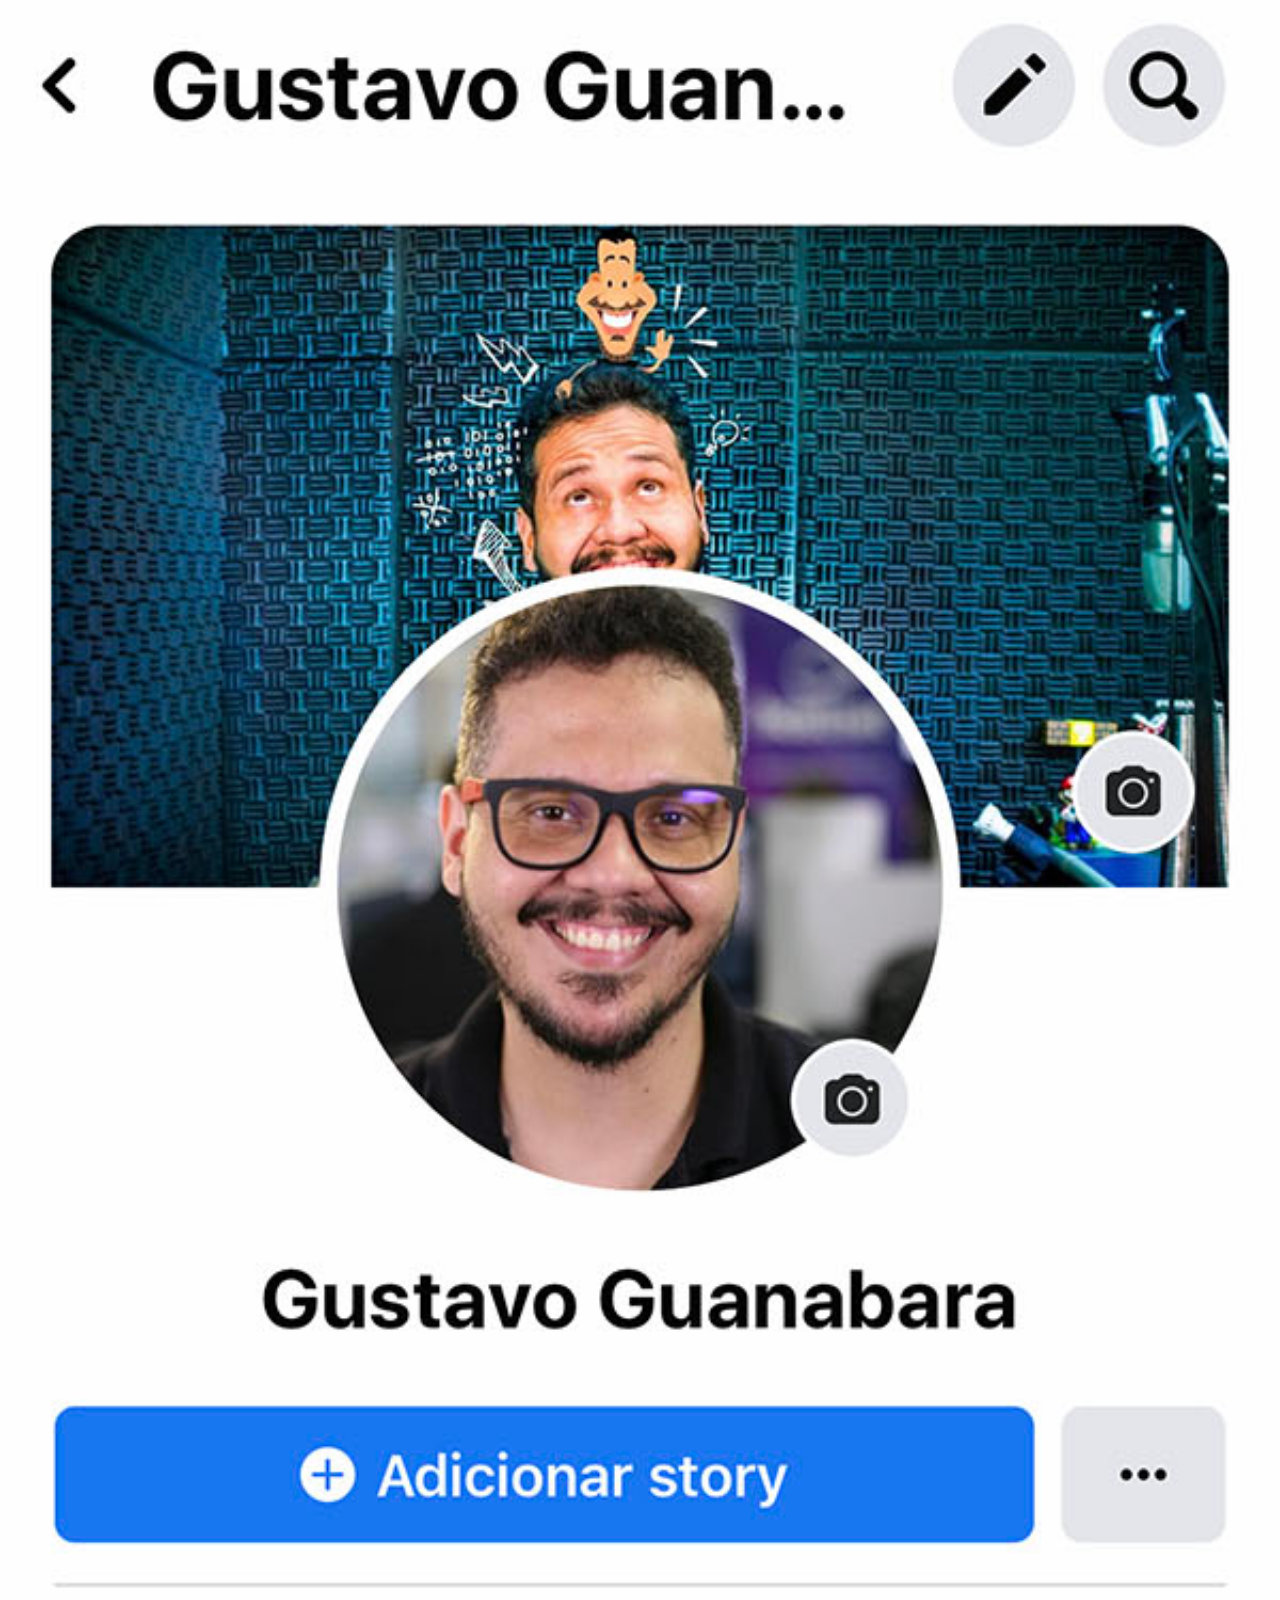
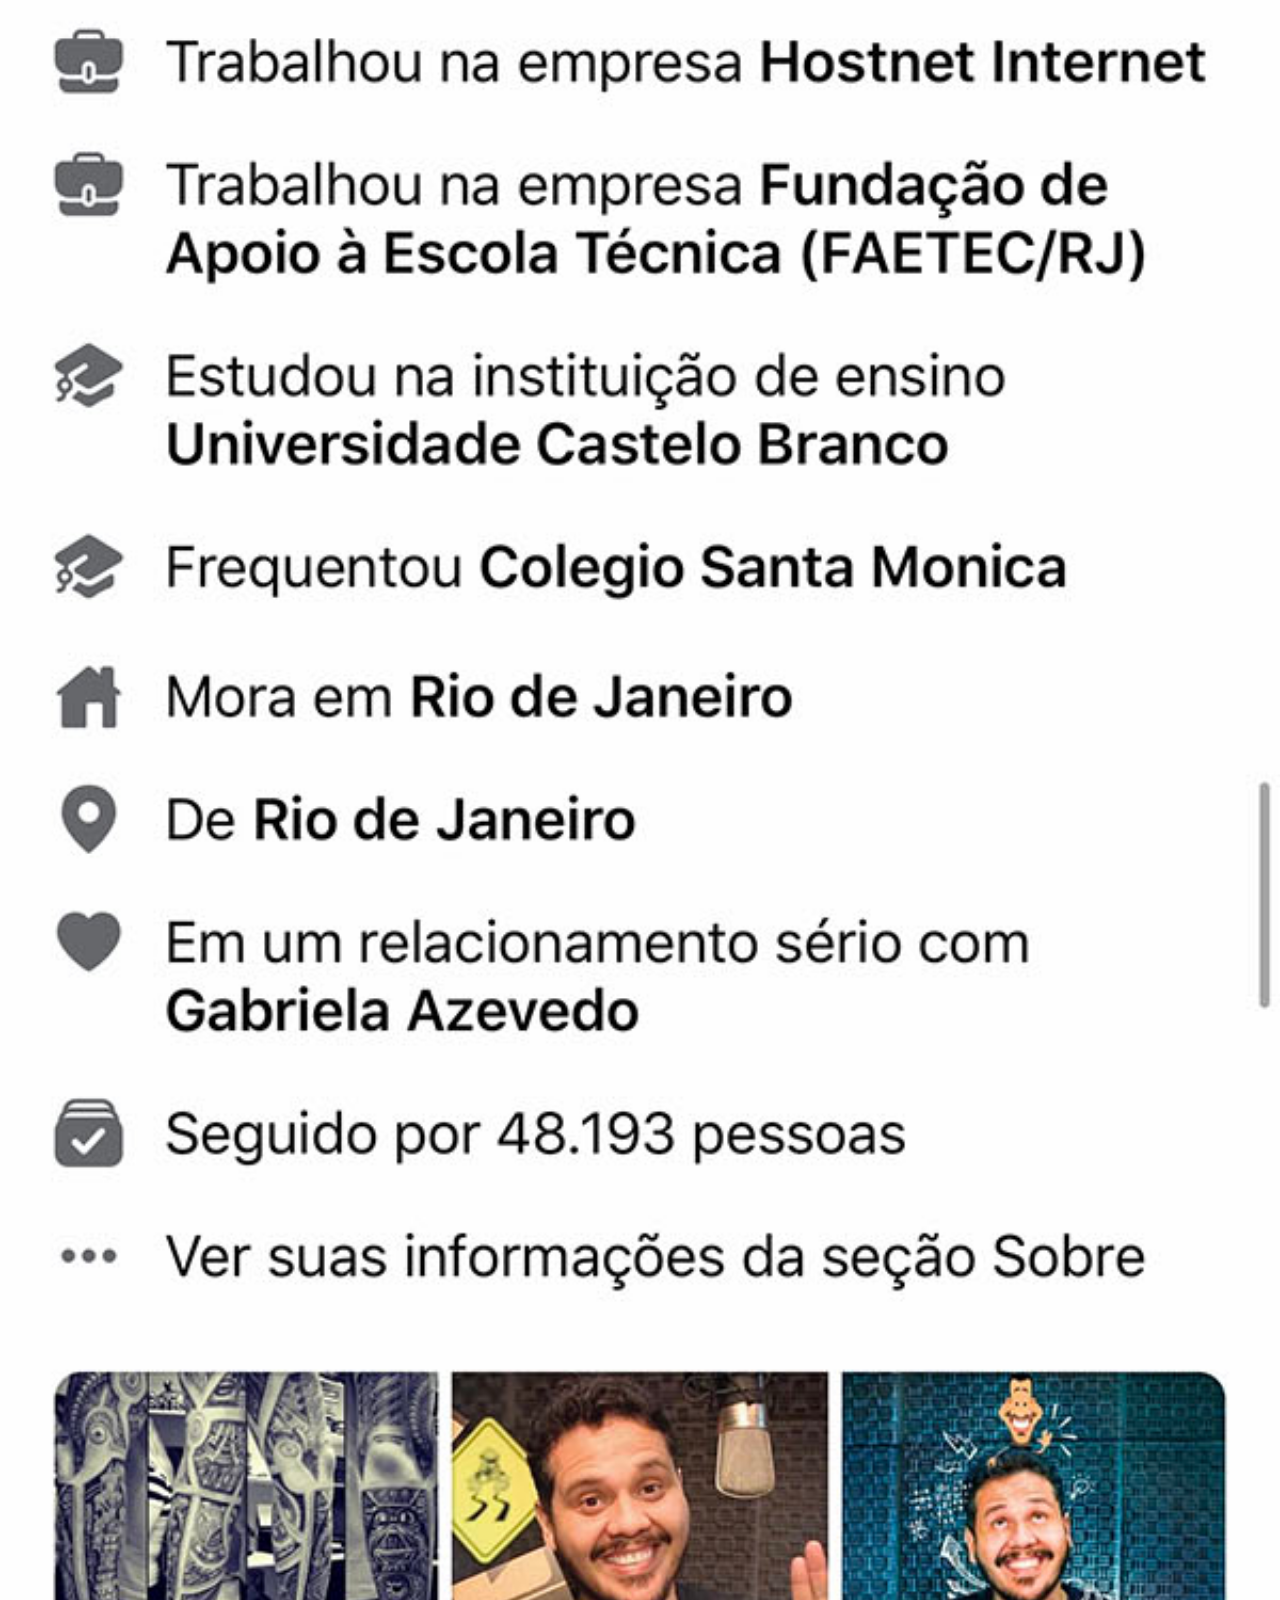
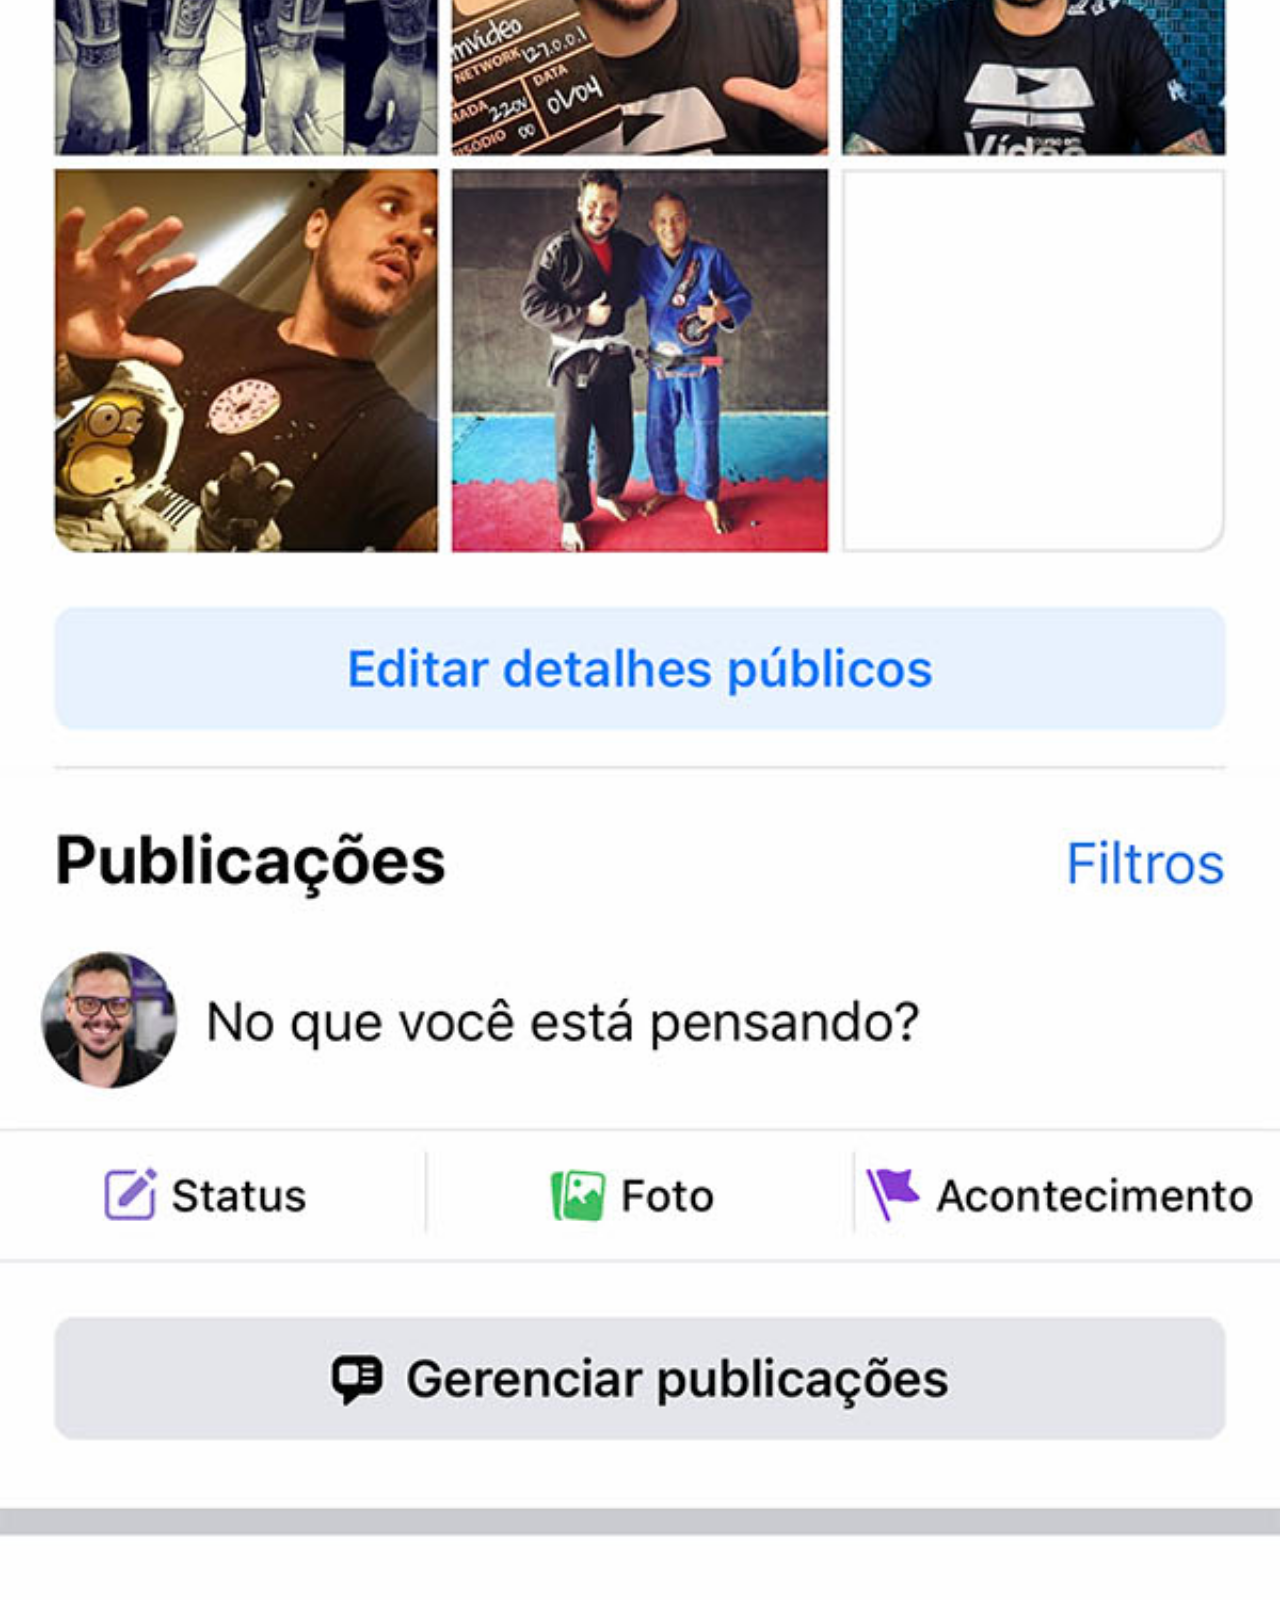
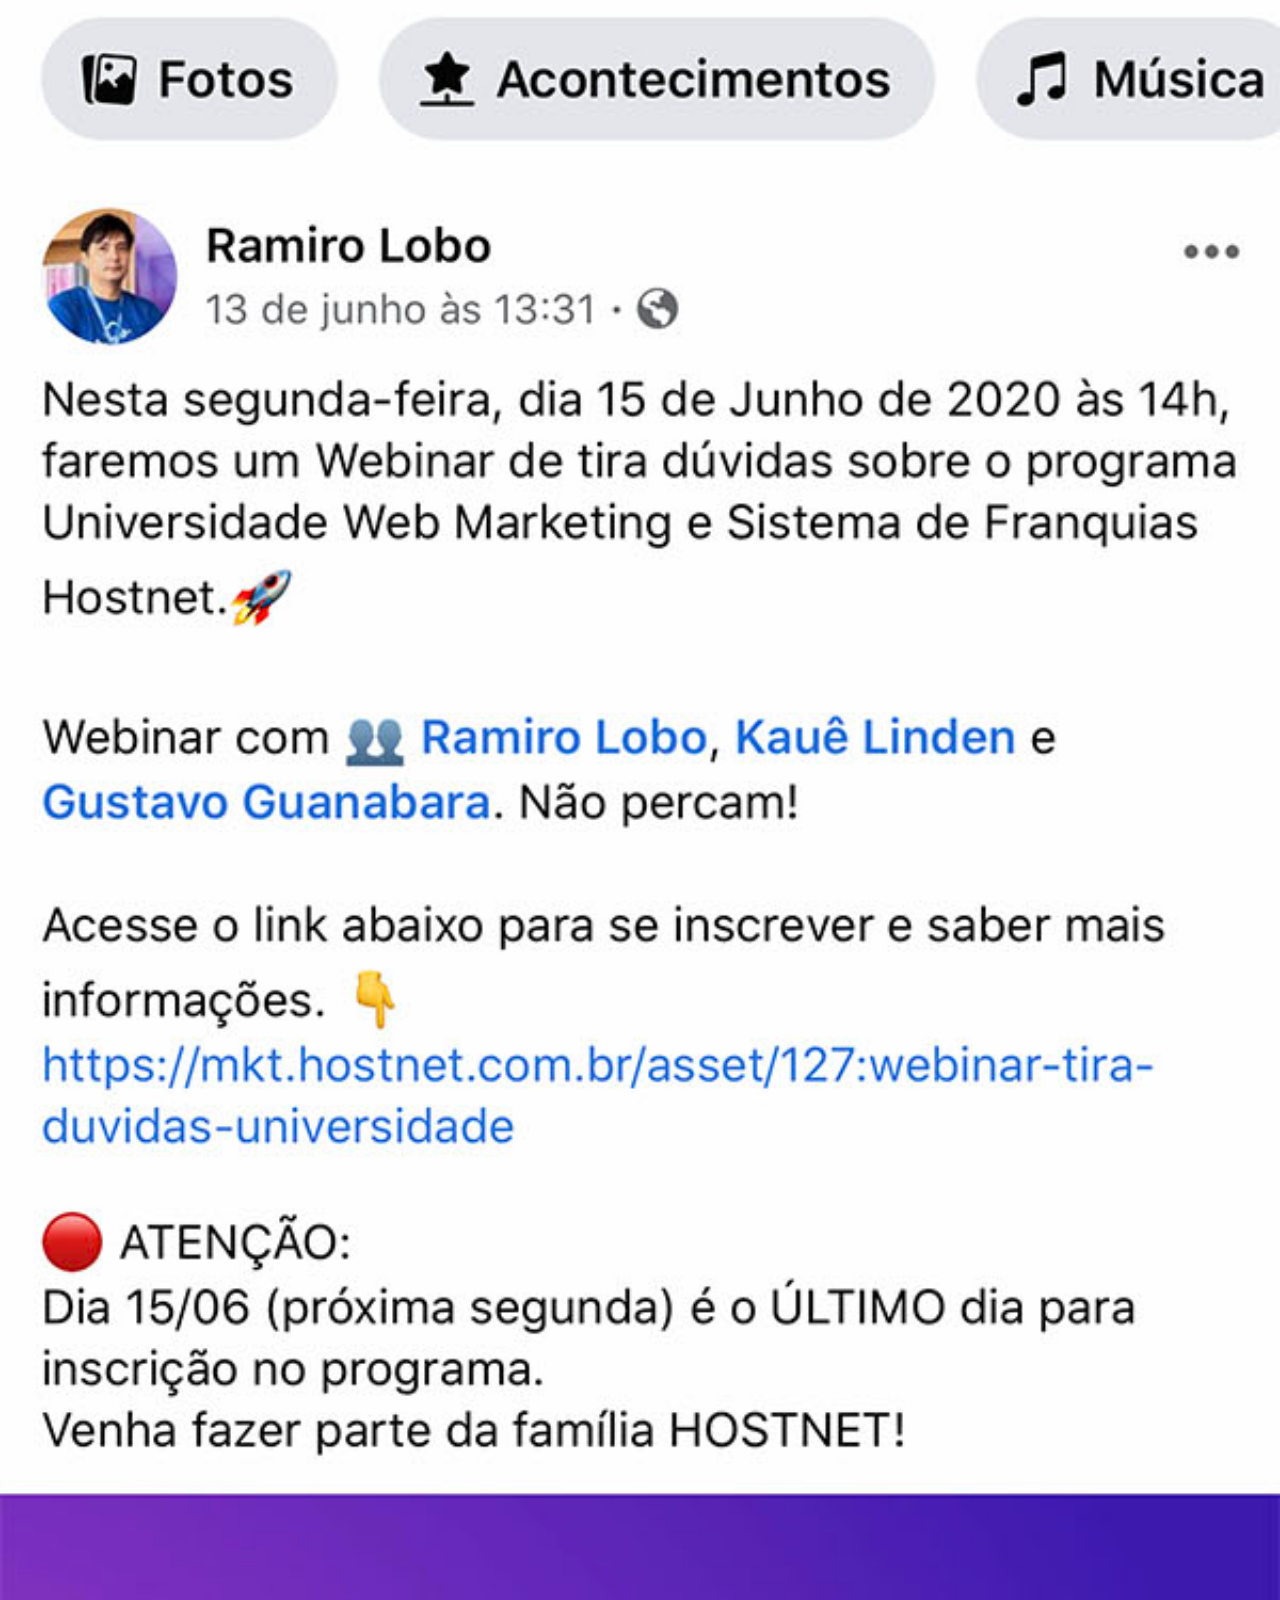
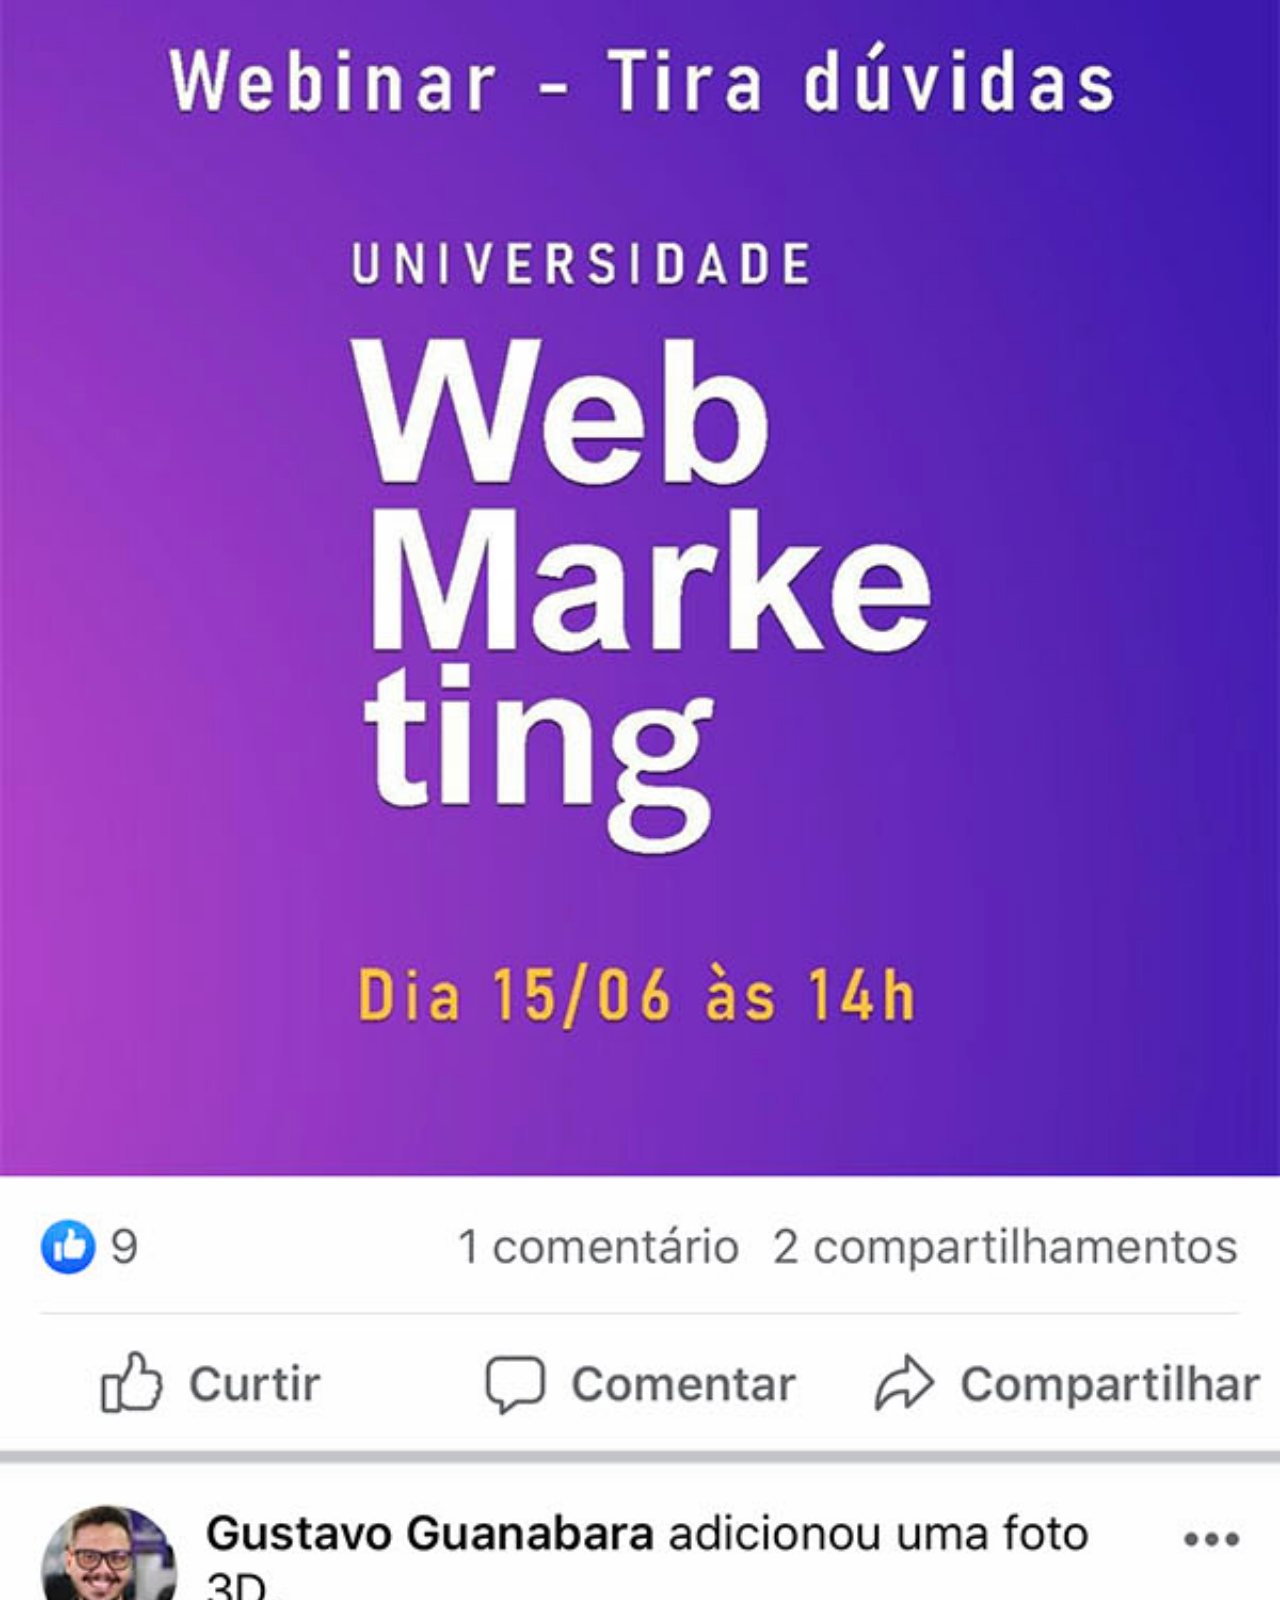
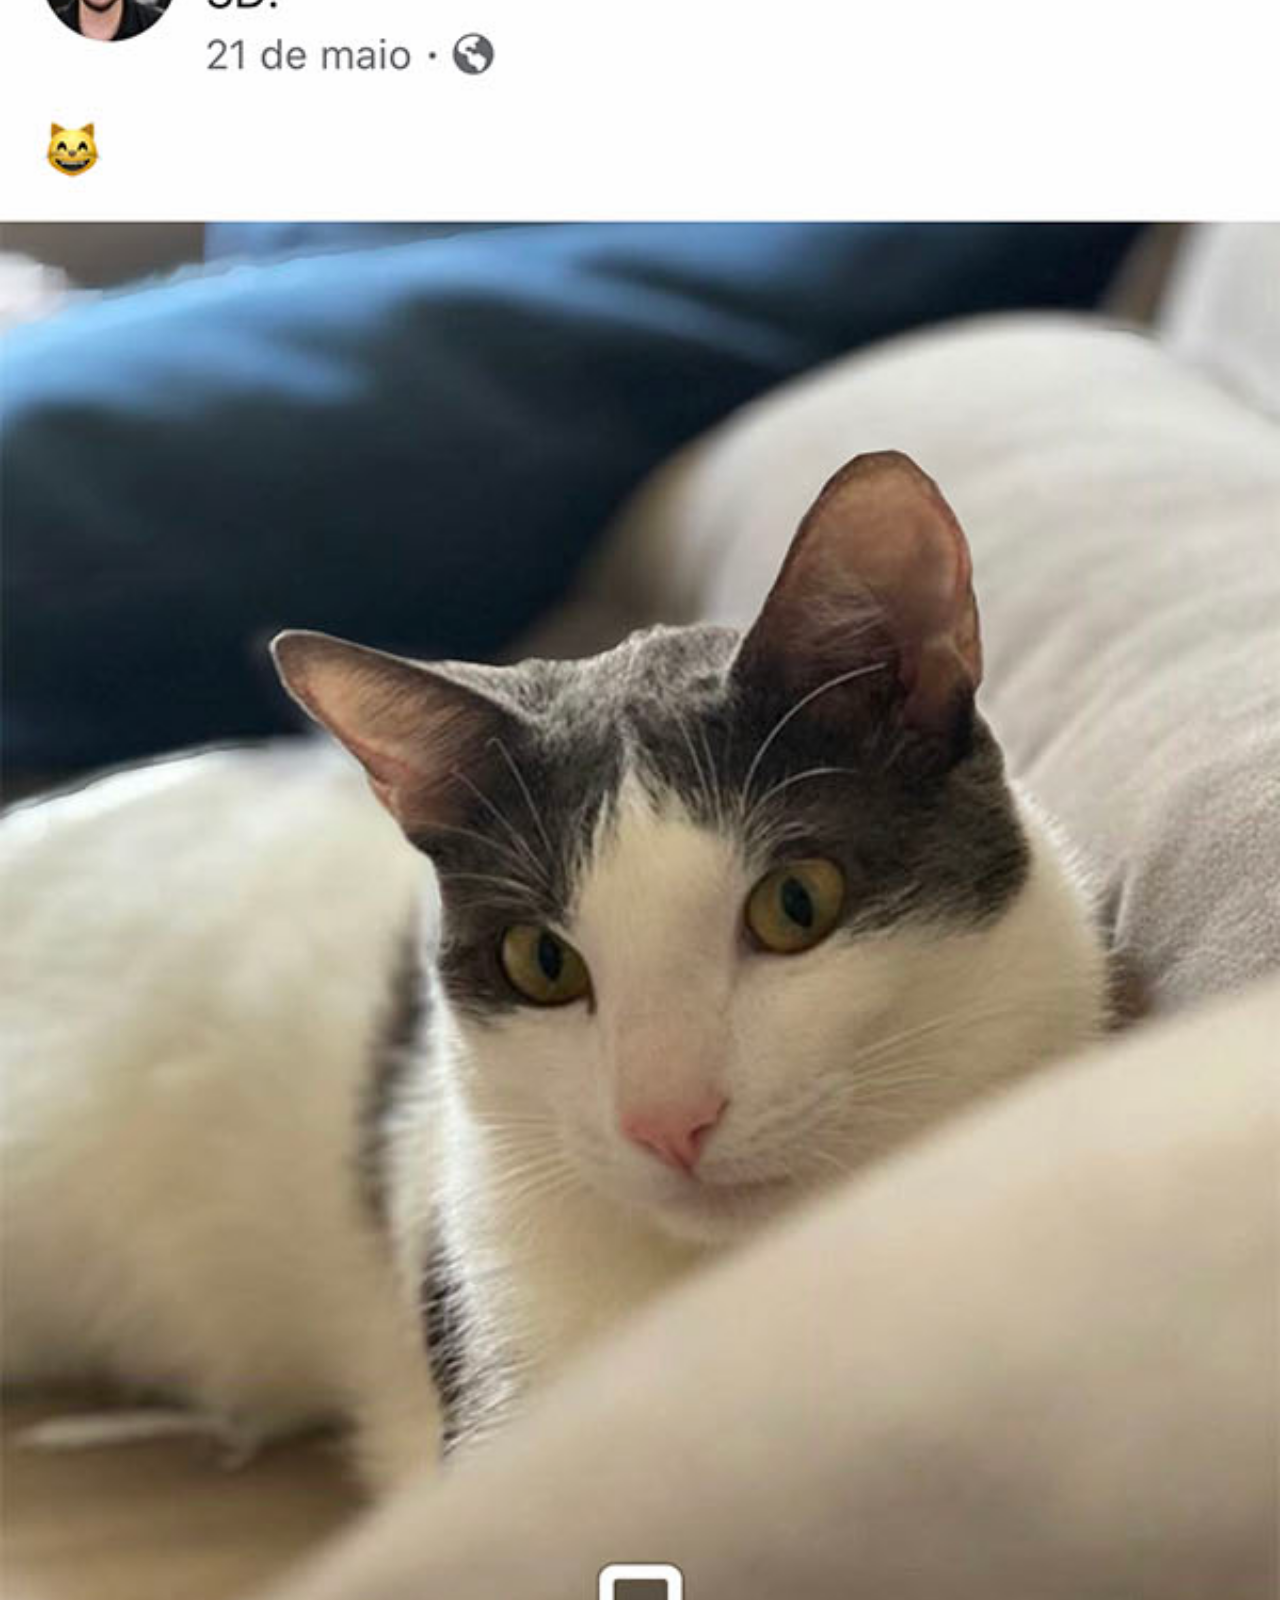
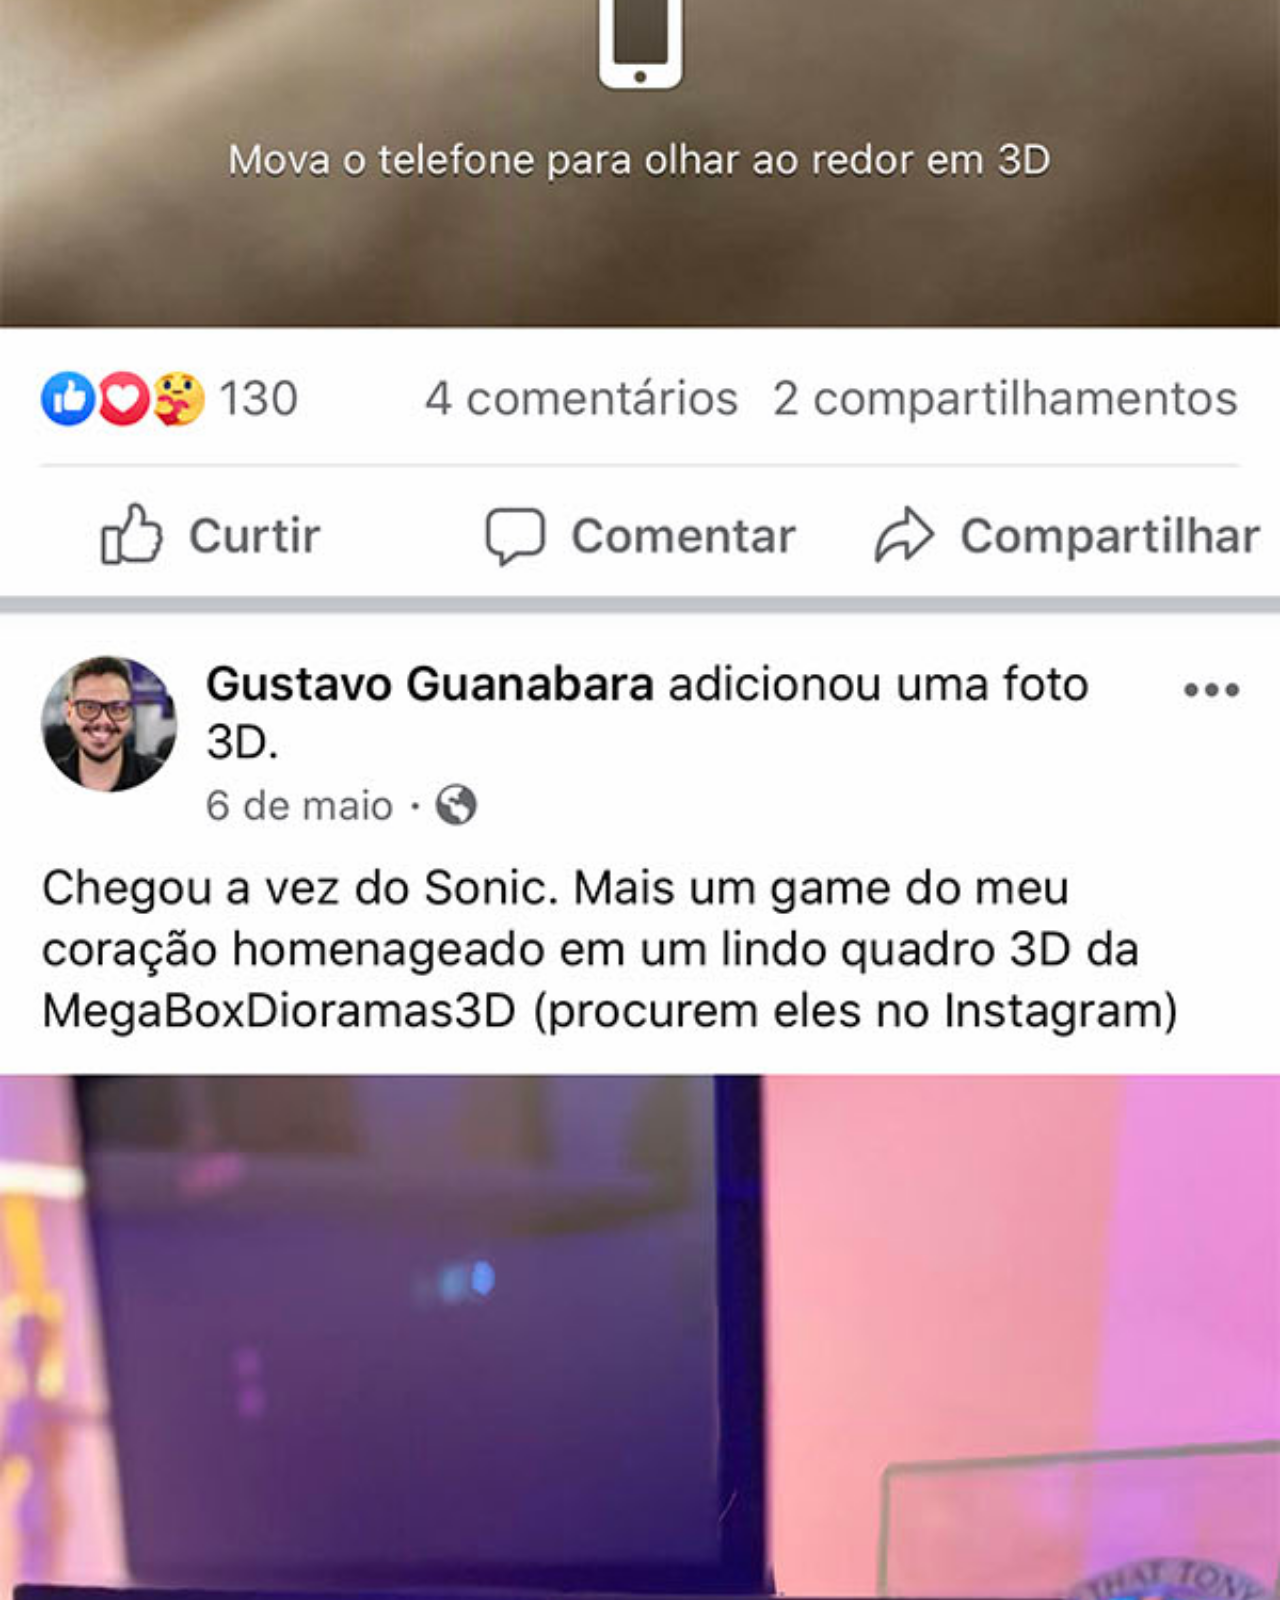
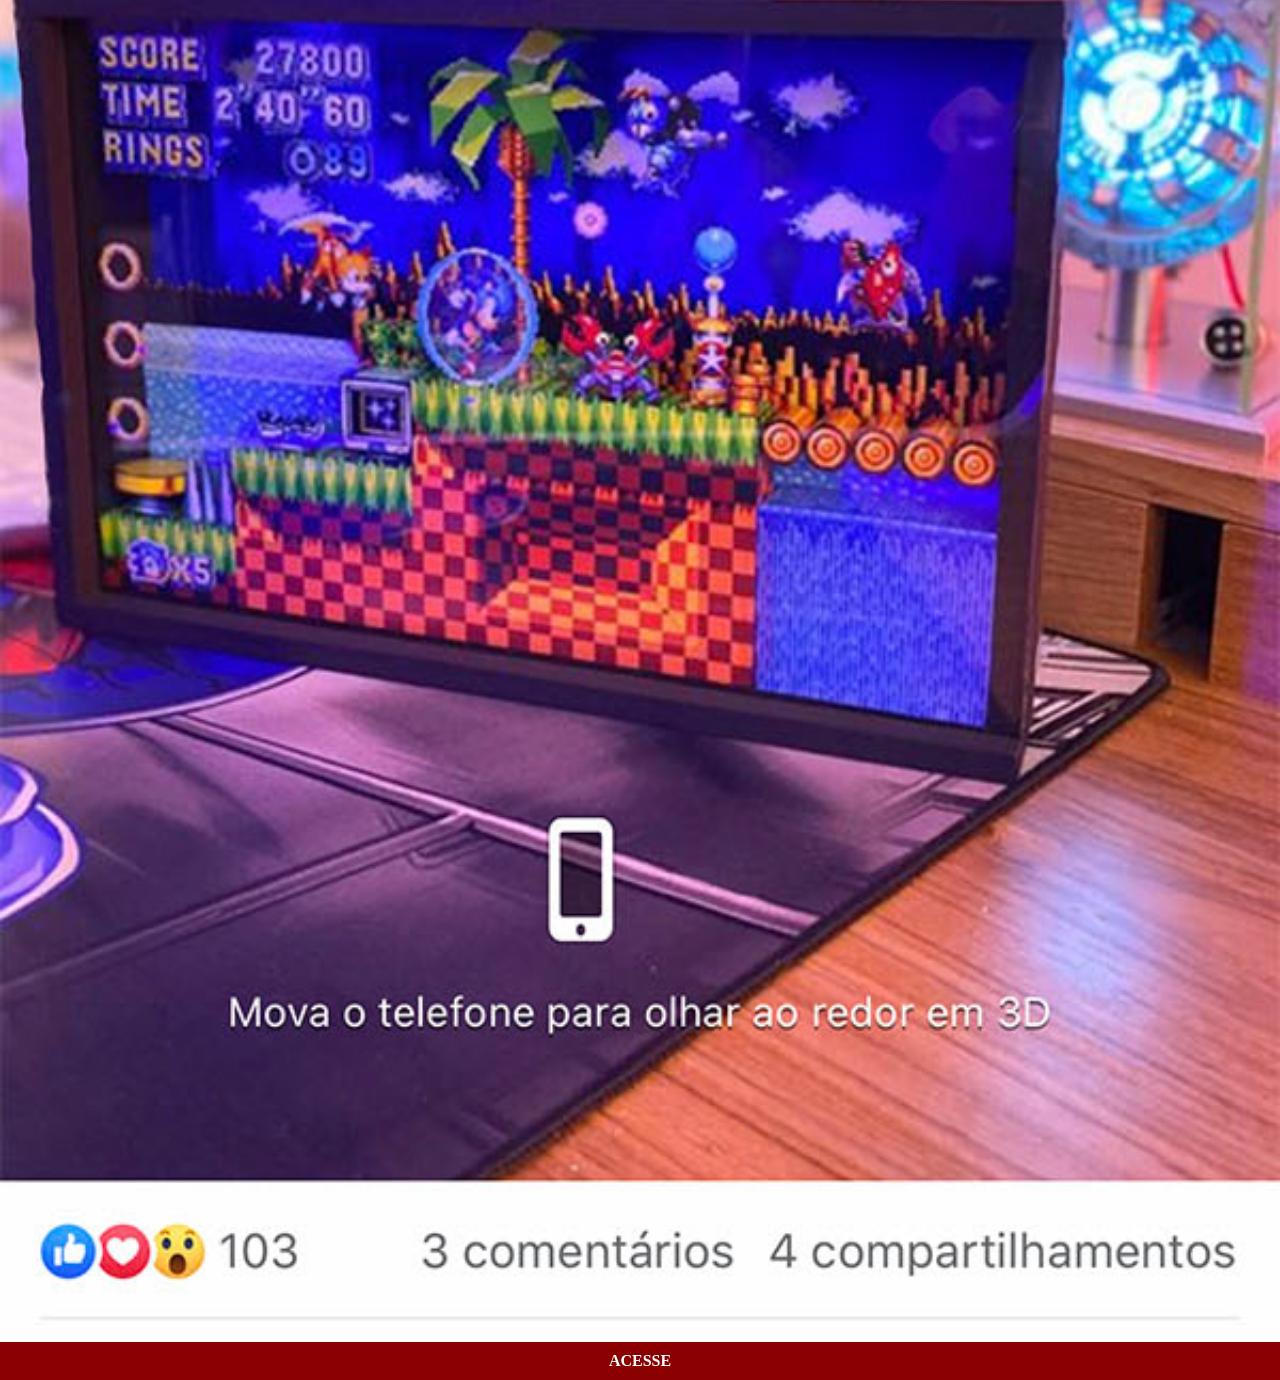
==== face.html @ 8facd3aa "atualizei o projeto" ====
<!DOCTYPE html>
<html lang="pt-br">
<head>
    <meta charset="UTF-8">
    <meta name="viewport" content="width=device-width, initial-scale=1.0">
    <title>Facebook</title>
    <link rel="stylesheet" href="estilo/social.css">
</head>
<body>
    <img src="imagens/tela-facebook.jpg" alt="Facebook">
    <a href="https://www.facebook.com/bruno.vargas.157543/" target="_blank">ACESSE</a>
</body>
</html>
---- estilo/social.css ----
@charset "UTF-8";

 *{
            margin: 0px;
            padding: 0px;
        }

        ::-webkit-scrollbar {
            width: 0px;
            height: 0px;
        }

        img {
            width: 100vw;
        }

        a {
            display: block;
            background-color: darkred;
            color: white;
            font-weight: bold;
            text-decoration: none;
            text-align: center;
            padding: 10px;
        }

        a:hover {
            background-color: red;
            
        }
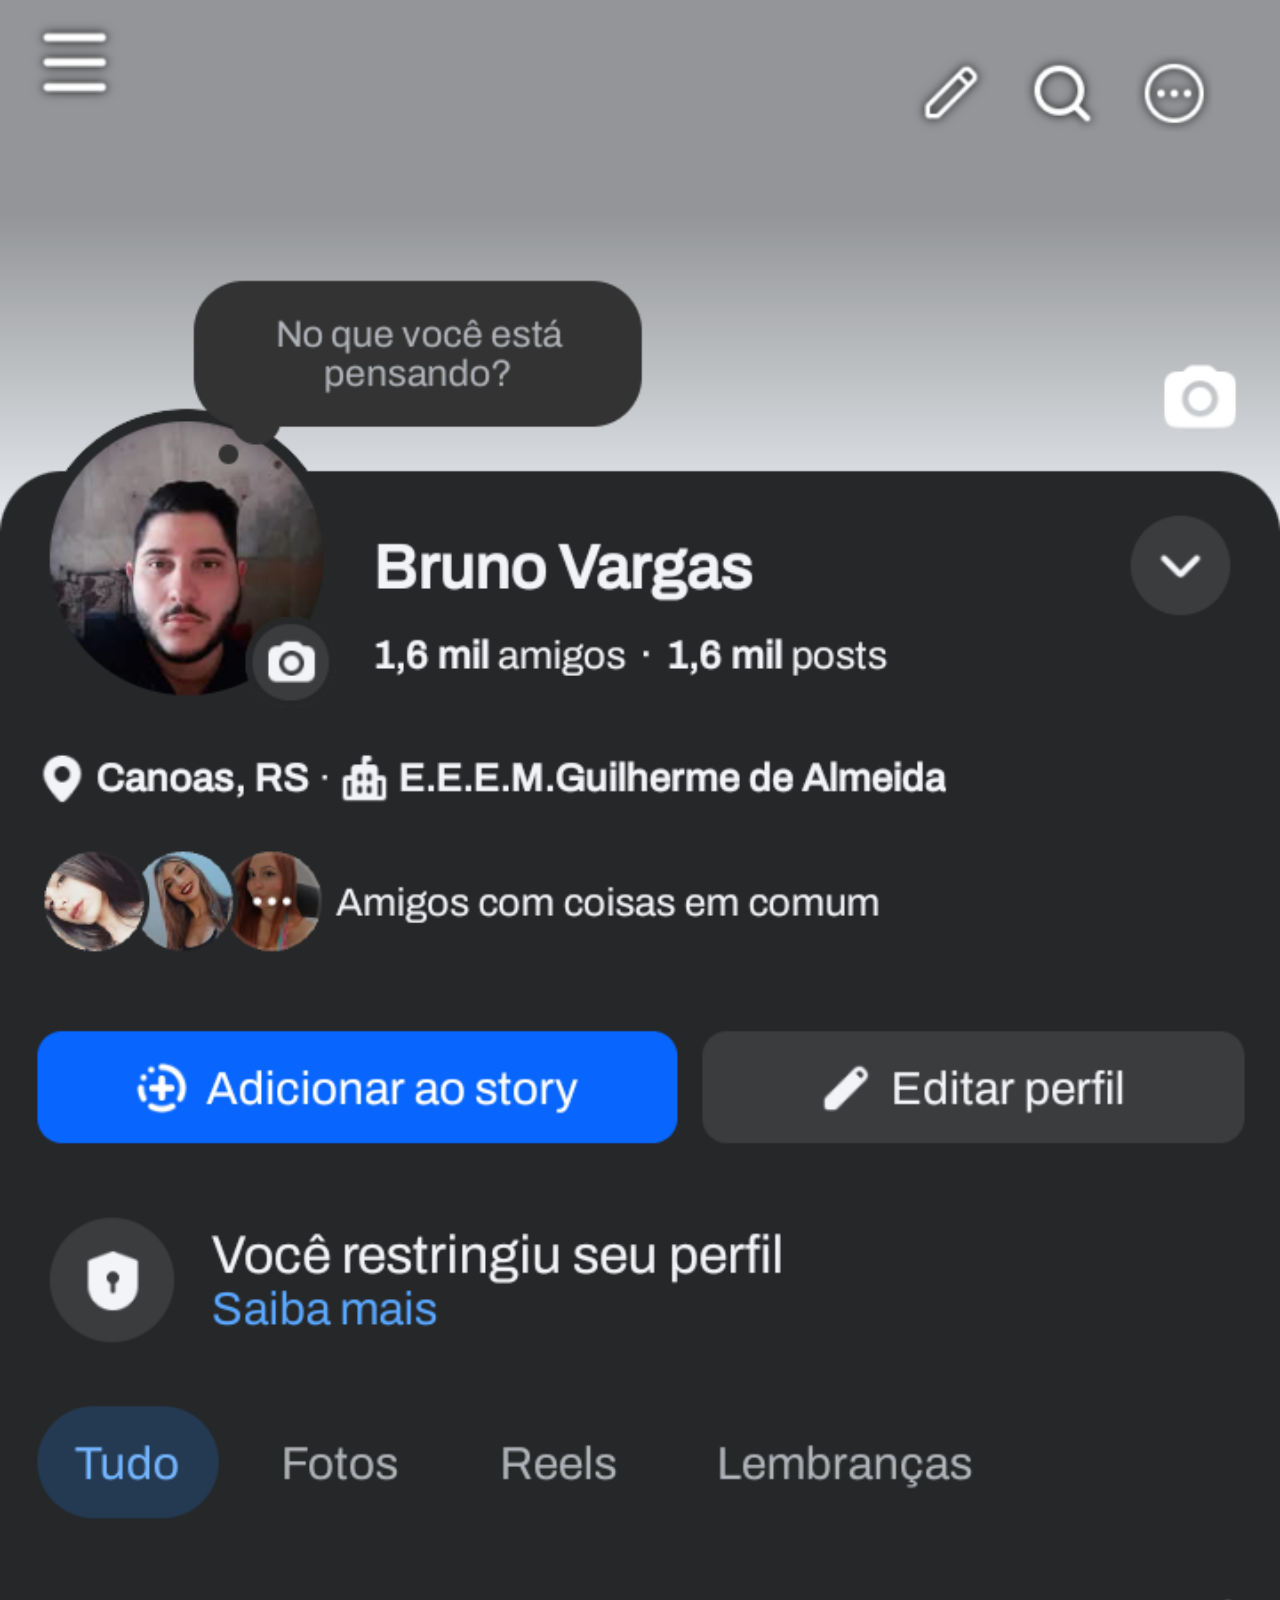
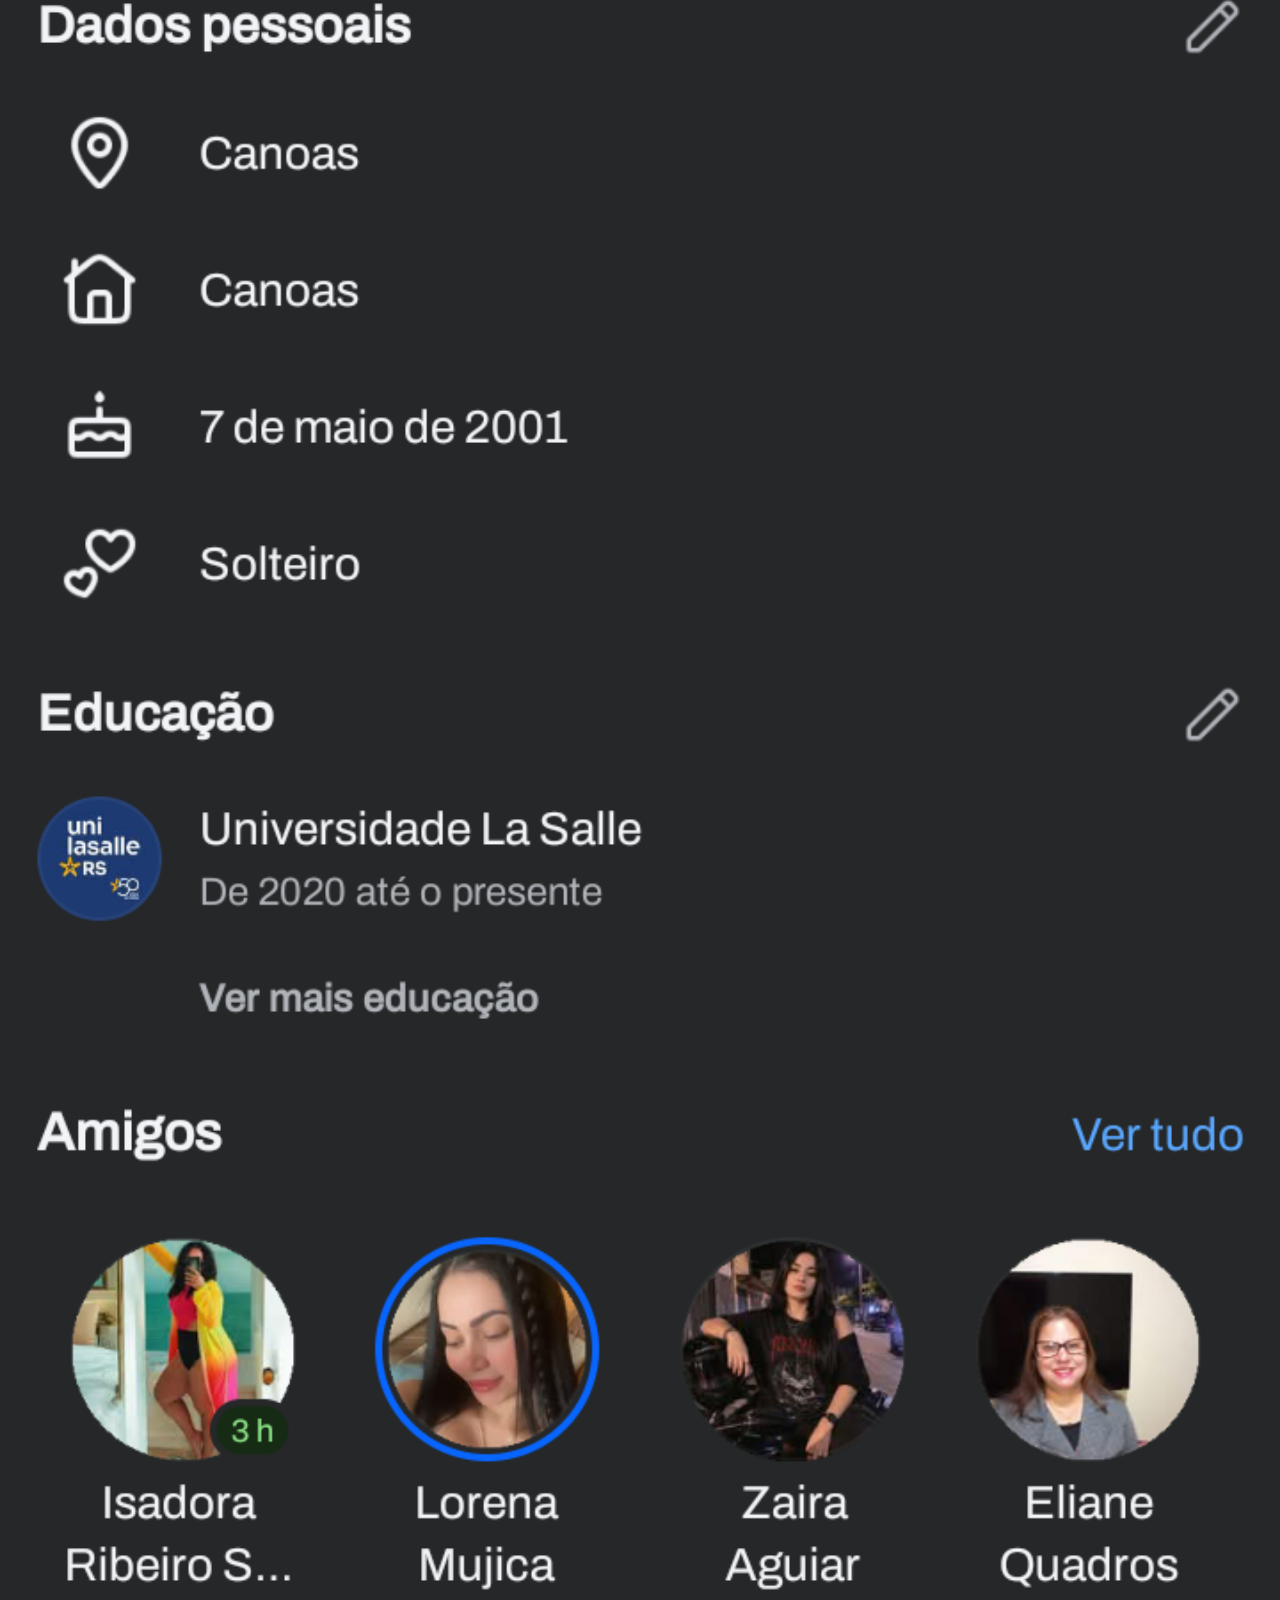
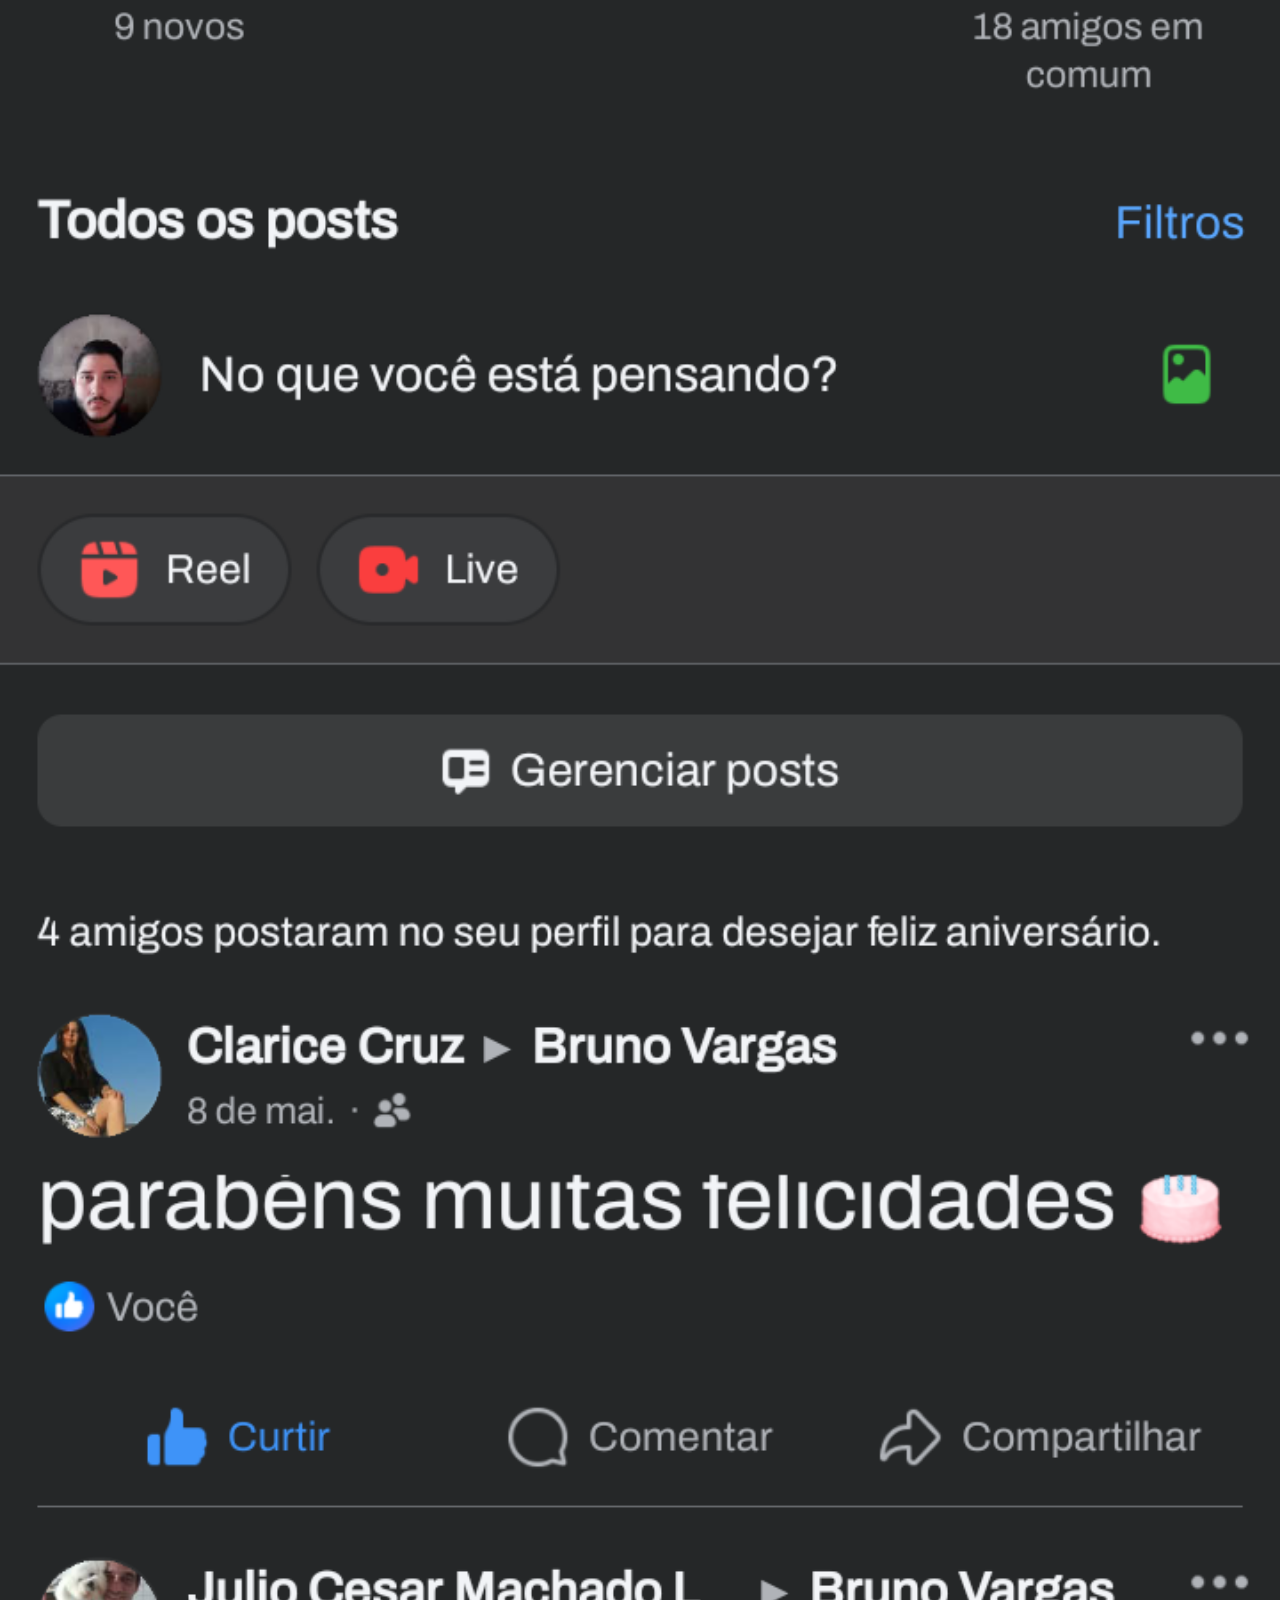
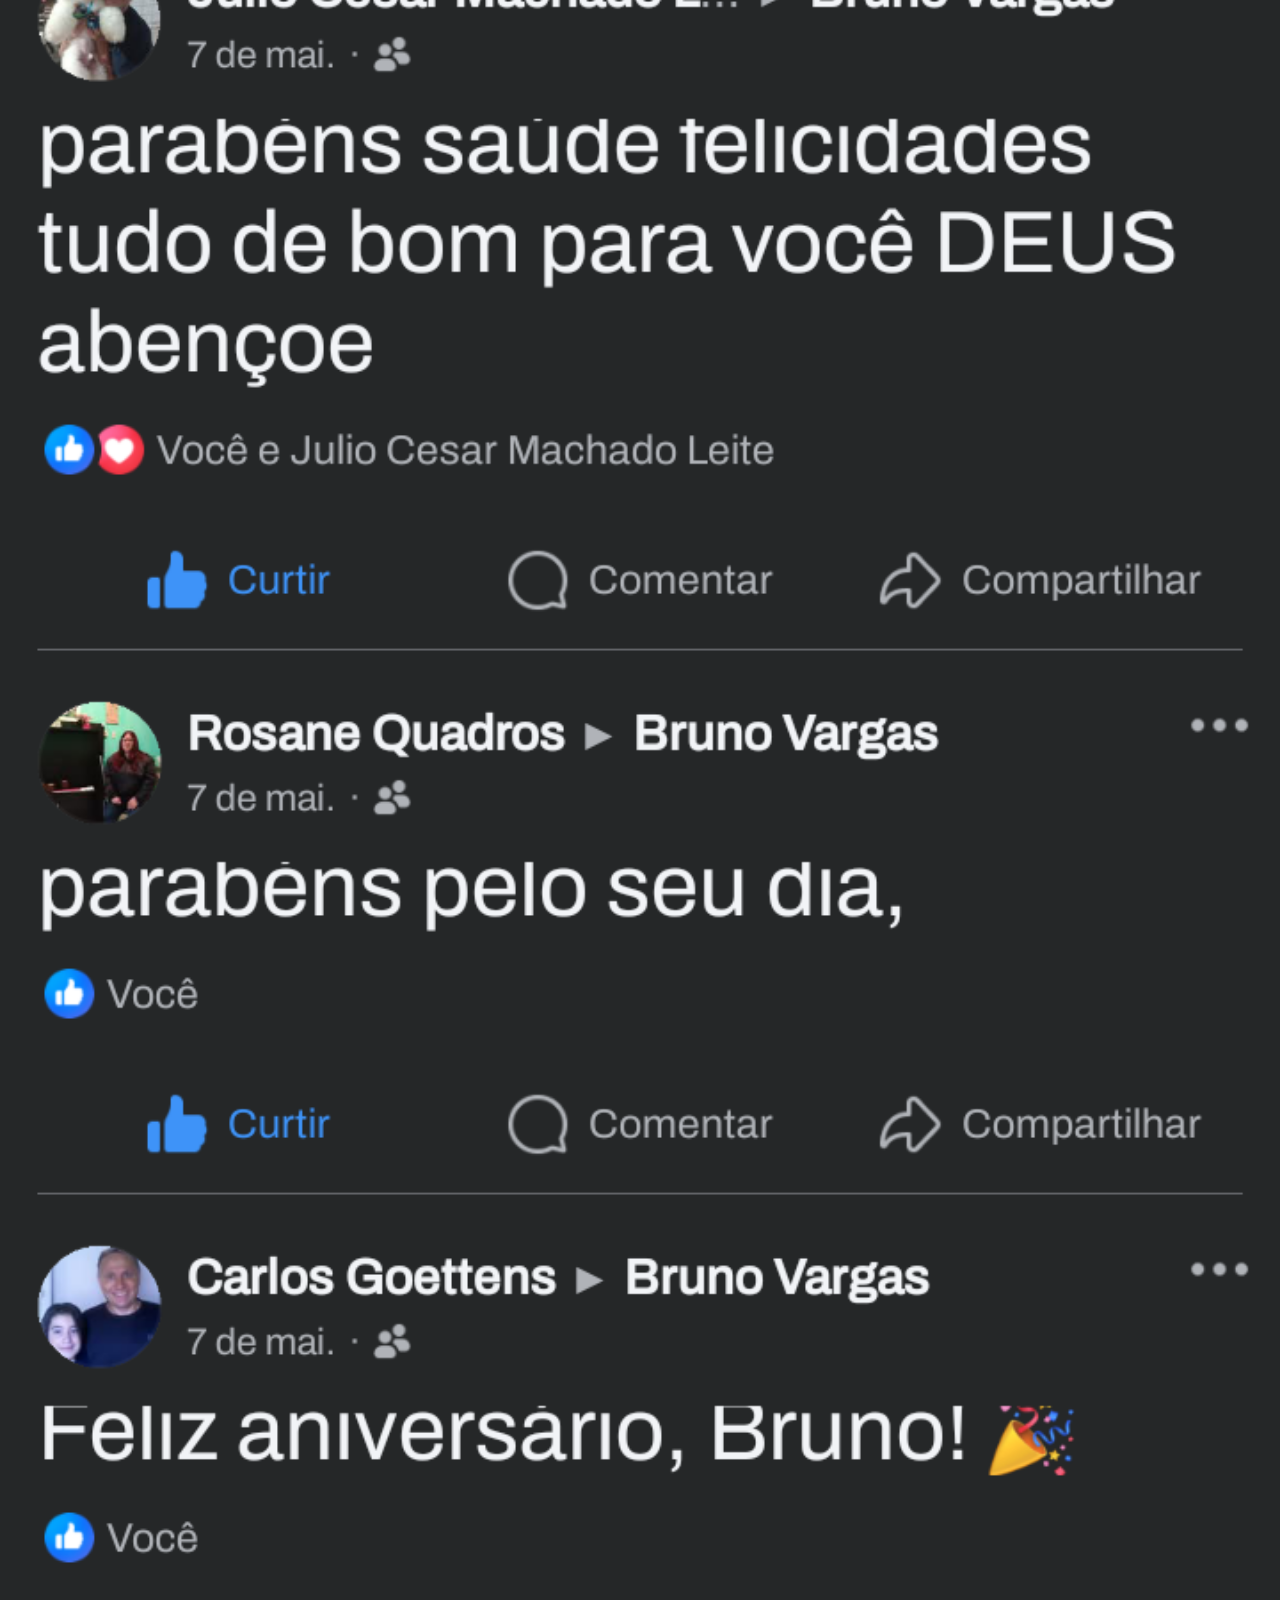
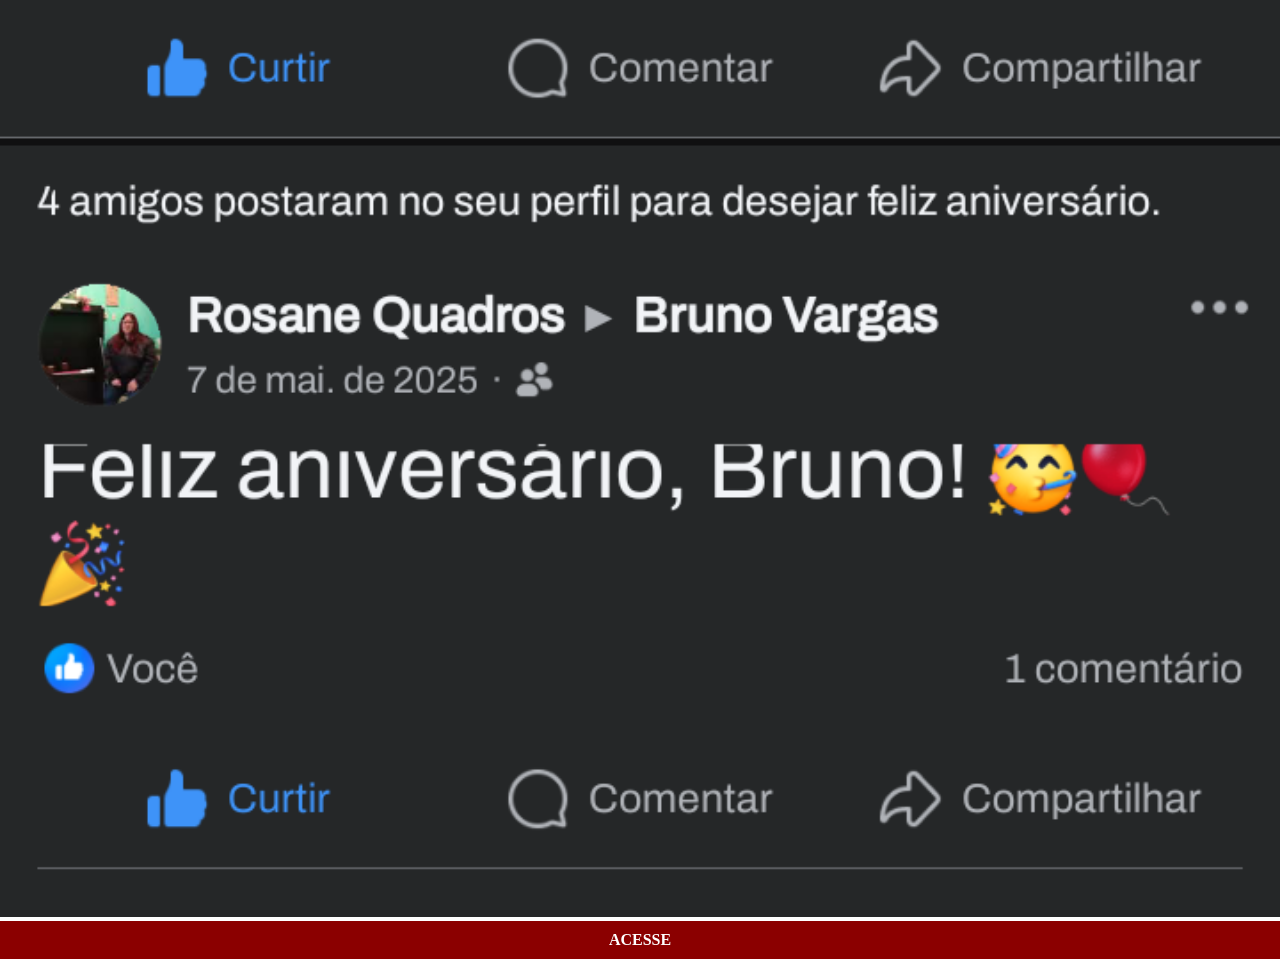
==== commit 6a8d7301: "update" ====
--- a/face.html
+++ b/face.html
@@ -7,7 +7,7 @@
     <link rel="stylesheet" href="estilo/social.css">
 </head>
 <body>
-    <img src="imagens/tela-facebook.jpg" alt="Facebook">
+    <img src="imagens/tela-facebook2.png" alt="Facebook">
     <a href="https://www.facebook.com/bruno.vargas.157543/" target="_blank">ACESSE</a>
 </body>
 </html>
